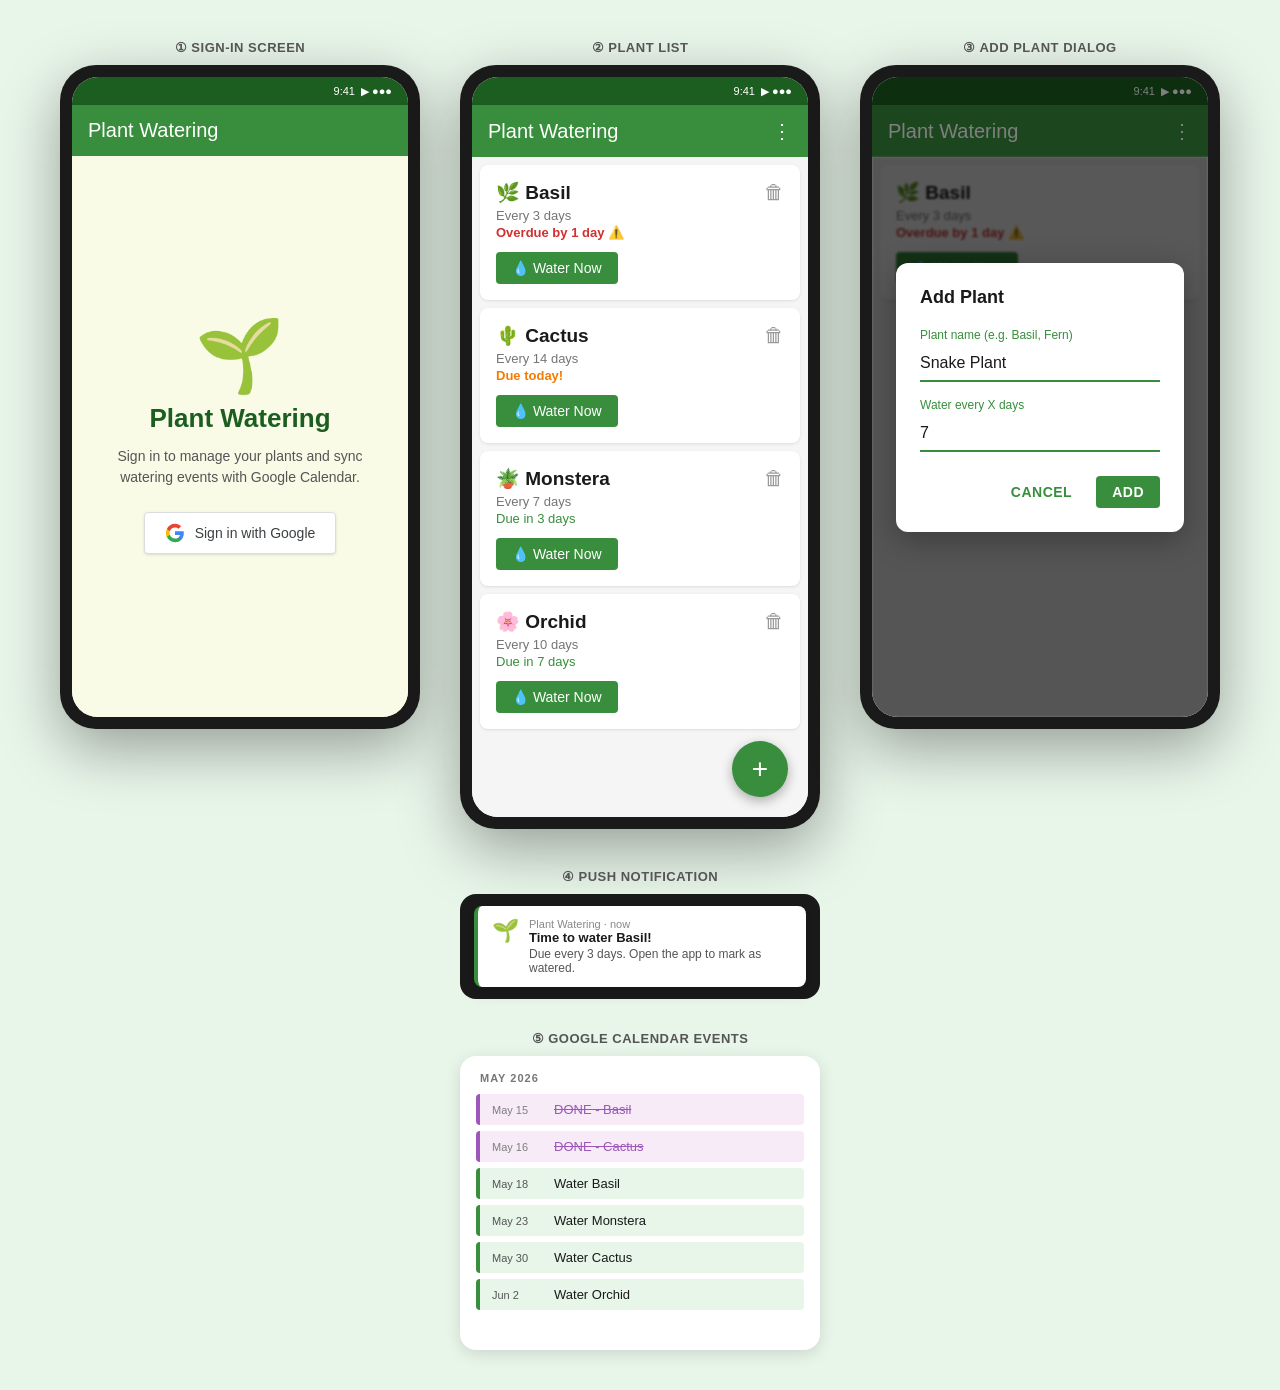
==== android/ui-mockup.html @ d6fee35f "Add UI mockup HTML for plant watering app https://claude.ai/code/session_011Rs7iYP5qWSqEpKr5NJ9je" ====
<!DOCTYPE html>
<html lang="en">
<head>
<meta charset="UTF-8">
<meta name="viewport" content="width=device-width, initial-scale=1.0">
<title>Plant Watering — UI Mockup</title>
<style>
  * { box-sizing: border-box; margin: 0; padding: 0; }

  body {
    font-family: 'Segoe UI', Roboto, Arial, sans-serif;
    background: #e8f5e9;
    min-height: 100vh;
    display: flex;
    flex-wrap: wrap;
    gap: 40px;
    padding: 40px;
    justify-content: center;
    align-items: flex-start;
  }

  .screen-label {
    text-align: center;
    font-size: 13px;
    font-weight: 600;
    color: #555;
    margin-bottom: 10px;
    letter-spacing: 0.5px;
    text-transform: uppercase;
  }

  /* Phone shell */
  .phone {
    width: 360px;
    border-radius: 36px;
    background: #1a1a1a;
    padding: 12px;
    box-shadow: 0 20px 60px rgba(0,0,0,0.35);
    flex-shrink: 0;
  }
  .phone-screen {
    border-radius: 26px;
    overflow: hidden;
    background: #fff;
    min-height: 640px;
    display: flex;
    flex-direction: column;
    position: relative;
  }

  /* Status bar */
  .status-bar {
    background: #1b5e20;
    height: 28px;
    display: flex;
    align-items: center;
    justify-content: flex-end;
    padding: 0 16px;
    gap: 6px;
  }
  .status-bar span { color: #fff; font-size: 11px; }

  /* Toolbar */
  .toolbar {
    background: #388e3c;
    padding: 14px 16px;
    display: flex;
    align-items: center;
    justify-content: space-between;
    box-shadow: 0 2px 4px rgba(0,0,0,0.2);
  }
  .toolbar-title {
    color: #fff;
    font-size: 20px;
    font-weight: 500;
  }
  .toolbar-icon {
    color: #fff;
    font-size: 20px;
    cursor: pointer;
  }

  /* Sign-in screen */
  .signin-body {
    flex: 1;
    display: flex;
    flex-direction: column;
    align-items: center;
    justify-content: center;
    padding: 40px 32px;
    gap: 12px;
    text-align: center;
    background: #f9fbe7;
  }
  .signin-emoji { font-size: 72px; line-height: 1; }
  .signin-title { font-size: 26px; font-weight: 700; color: #1b5e20; }
  .signin-subtitle { font-size: 14px; color: #555; line-height: 1.5; margin-bottom: 12px; }
  .google-btn {
    display: flex;
    align-items: center;
    gap: 10px;
    background: #fff;
    border: 1px solid #dadce0;
    border-radius: 4px;
    padding: 10px 20px;
    font-size: 14px;
    font-weight: 500;
    color: #3c4043;
    cursor: pointer;
    box-shadow: 0 1px 3px rgba(0,0,0,0.12);
  }
  .google-logo {
    width: 20px; height: 20px;
    background: url("data:image/svg+xml,%3Csvg xmlns='http://www.w3.org/2000/svg' viewBox='0 0 24 24'%3E%3Cpath fill='%234285F4' d='M22.56 12.25c0-.78-.07-1.53-.2-2.25H12v4.26h5.92c-.26 1.37-1.04 2.53-2.21 3.31v2.77h3.57c2.08-1.92 3.28-4.74 3.28-8.09z'/%3E%3Cpath fill='%2334A853' d='M12 23c2.97 0 5.46-.98 7.28-2.66l-3.57-2.77c-.98.66-2.23 1.06-3.71 1.06-2.86 0-5.29-1.93-6.16-4.53H2.18v2.84C3.99 20.53 7.7 23 12 23z'/%3E%3Cpath fill='%23FBBC05' d='M5.84 14.09c-.22-.66-.35-1.36-.35-2.09s.13-1.43.35-2.09V7.07H2.18C1.43 8.55 1 10.22 1 12s.43 3.45 1.18 4.93l3.66-2.84z'/%3E%3Cpath fill='%23EA4335' d='M12 5.38c1.62 0 3.06.56 4.21 1.64l3.15-3.15C17.45 2.09 14.97 1 12 1 7.7 1 3.99 3.47 2.18 7.07l3.66 2.84c.87-2.6 3.3-4.53 6.16-4.53z'/%3E%3C/svg%3E") center/contain no-repeat;
    flex-shrink: 0;
  }

  /* Plant list screen */
  .plant-list-body {
    flex: 1;
    background: #f5f5f5;
    overflow-y: auto;
    padding: 8px;
    padding-bottom: 80px;
    display: flex;
    flex-direction: column;
    gap: 0;
  }

  .plant-card {
    background: #fff;
    border-radius: 8px;
    margin-bottom: 8px;
    padding: 16px;
    box-shadow: 0 1px 3px rgba(0,0,0,0.1);
  }
  .card-header {
    display: flex;
    align-items: center;
    justify-content: space-between;
    margin-bottom: 4px;
  }
  .plant-name { font-size: 19px; font-weight: 700; color: #1a1a1a; }
  .delete-btn { color: #999; font-size: 20px; cursor: pointer; }
  .plant-interval { font-size: 13px; color: #757575; margin-bottom: 2px; }
  .plant-due { font-size: 13px; color: #757575; margin-bottom: 12px; }
  .plant-due.overdue { color: #d32f2f; font-weight: 600; }
  .plant-due.today { color: #f57c00; font-weight: 600; }
  .plant-due.ok { color: #388e3c; }

  .water-btn {
    display: inline-flex;
    align-items: center;
    gap: 6px;
    background: #388e3c;
    color: #fff;
    border: none;
    border-radius: 4px;
    padding: 8px 16px;
    font-size: 14px;
    font-weight: 500;
    cursor: pointer;
  }

  /* FAB */
  .fab {
    position: absolute;
    bottom: 20px;
    right: 20px;
    width: 56px; height: 56px;
    border-radius: 50%;
    background: #388e3c;
    color: #fff;
    font-size: 28px;
    display: flex;
    align-items: center;
    justify-content: center;
    box-shadow: 0 4px 12px rgba(0,0,0,0.3);
    cursor: pointer;
    line-height: 1;
  }

  /* Dialog overlay */
  .dialog-overlay {
    position: absolute;
    inset: 0;
    background: rgba(0,0,0,0.5);
    display: flex;
    align-items: center;
    justify-content: center;
    padding: 24px;
    z-index: 10;
  }
  .dialog {
    background: #fff;
    border-radius: 12px;
    padding: 24px;
    width: 100%;
    box-shadow: 0 8px 32px rgba(0,0,0,0.3);
  }
  .dialog-title { font-size: 18px; font-weight: 700; margin-bottom: 20px; color: #1a1a1a; }
  .input-group { margin-bottom: 16px; }
  .input-label { font-size: 12px; color: #388e3c; font-weight: 500; margin-bottom: 4px; }
  .input-field {
    width: 100%;
    border: none;
    border-bottom: 2px solid #388e3c;
    padding: 8px 0;
    font-size: 16px;
    outline: none;
    color: #1a1a1a;
  }
  .dialog-actions {
    display: flex;
    justify-content: flex-end;
    gap: 8px;
    margin-top: 24px;
  }
  .btn-cancel {
    background: none;
    border: none;
    color: #388e3c;
    font-size: 14px;
    font-weight: 600;
    padding: 8px 16px;
    cursor: pointer;
    text-transform: uppercase;
    letter-spacing: 0.5px;
  }
  .btn-add {
    background: #388e3c;
    border: none;
    color: #fff;
    font-size: 14px;
    font-weight: 600;
    padding: 8px 16px;
    border-radius: 4px;
    cursor: pointer;
    text-transform: uppercase;
    letter-spacing: 0.5px;
  }

  /* Notification banner */
  .notif-banner {
    background: #fff;
    border-left: 4px solid #388e3c;
    border-radius: 8px;
    padding: 12px 14px;
    box-shadow: 0 4px 16px rgba(0,0,0,0.18);
    display: flex;
    gap: 10px;
    align-items: flex-start;
  }
  .notif-icon { font-size: 22px; flex-shrink: 0; }
  .notif-title { font-size: 13px; font-weight: 700; color: #1a1a1a; }
  .notif-body { font-size: 12px; color: #555; margin-top: 2px; }
  .notif-app { font-size: 11px; color: #888; }

  /* Calendar event pills */
  .event-list { display: flex; flex-direction: column; gap: 6px; }
  .event-pill {
    display: flex;
    align-items: center;
    gap: 10px;
    background: #e8f5e9;
    border-left: 4px solid #388e3c;
    border-radius: 4px;
    padding: 8px 12px;
  }
  .event-pill.done {
    background: #f3e5f5;
    border-left-color: #7b1fa2;
    opacity: 0.75;
  }
  .event-date { font-size: 11px; color: #555; width: 52px; flex-shrink: 0; }
  .event-name { font-size: 13px; font-weight: 500; color: #1a1a1a; }
  .event-pill.done .event-name { color: #7b1fa2; text-decoration: line-through; }

  .section { margin-bottom: 24px; }
  .section-title {
    font-size: 11px;
    font-weight: 700;
    text-transform: uppercase;
    letter-spacing: 1px;
    color: #777;
    margin-bottom: 10px;
    padding: 0 4px;
  }
</style>
</head>
<body>

<!-- SCREEN 1: Sign-in -->
<div>
  <div class="screen-label">① Sign-in screen</div>
  <div class="phone">
    <div class="phone-screen">
      <div class="status-bar">
        <span>9:41</span>
        <span>▶ ●●●</span>
      </div>
      <div class="toolbar">
        <span class="toolbar-title">Plant Watering</span>
      </div>
      <div class="signin-body">
        <div class="signin-emoji">🌱</div>
        <div class="signin-title">Plant Watering</div>
        <div class="signin-subtitle">Sign in to manage your plants and sync watering events with Google Calendar.</div>
        <button class="google-btn">
          <div class="google-logo"></div>
          Sign in with Google
        </button>
      </div>
    </div>
  </div>
</div>

<!-- SCREEN 2: Plant list -->
<div>
  <div class="screen-label">② Plant list</div>
  <div class="phone">
    <div class="phone-screen" style="position:relative">
      <div class="status-bar">
        <span>9:41</span>
        <span>▶ ●●●</span>
      </div>
      <div class="toolbar">
        <span class="toolbar-title">Plant Watering</span>
        <span class="toolbar-icon">⋮</span>
      </div>
      <div class="plant-list-body">

        <div class="plant-card">
          <div class="card-header">
            <span class="plant-name">🌿 Basil</span>
            <span class="delete-btn">🗑</span>
          </div>
          <div class="plant-interval">Every 3 days</div>
          <div class="plant-due overdue">Overdue by 1 day ⚠️</div>
          <button class="water-btn">💧 Water Now</button>
        </div>

        <div class="plant-card">
          <div class="card-header">
            <span class="plant-name">🌵 Cactus</span>
            <span class="delete-btn">🗑</span>
          </div>
          <div class="plant-interval">Every 14 days</div>
          <div class="plant-due today">Due today!</div>
          <button class="water-btn">💧 Water Now</button>
        </div>

        <div class="plant-card">
          <div class="card-header">
            <span class="plant-name">🪴 Monstera</span>
            <span class="delete-btn">🗑</span>
          </div>
          <div class="plant-interval">Every 7 days</div>
          <div class="plant-due ok">Due in 3 days</div>
          <button class="water-btn">💧 Water Now</button>
        </div>

        <div class="plant-card">
          <div class="card-header">
            <span class="plant-name">🌸 Orchid</span>
            <span class="delete-btn">🗑</span>
          </div>
          <div class="plant-interval">Every 10 days</div>
          <div class="plant-due ok">Due in 7 days</div>
          <button class="water-btn">💧 Water Now</button>
        </div>

      </div>
      <div class="fab">+</div>
    </div>
  </div>
</div>

<!-- SCREEN 3: Add plant dialog -->
<div>
  <div class="screen-label">③ Add plant dialog</div>
  <div class="phone">
    <div class="phone-screen" style="position:relative">
      <div class="status-bar">
        <span>9:41</span>
        <span>▶ ●●●</span>
      </div>
      <div class="toolbar">
        <span class="toolbar-title">Plant Watering</span>
        <span class="toolbar-icon">⋮</span>
      </div>
      <div class="plant-list-body" style="filter:blur(1px) brightness(0.7)">
        <div class="plant-card">
          <div class="card-header"><span class="plant-name">🌿 Basil</span></div>
          <div class="plant-interval">Every 3 days</div>
          <div class="plant-due overdue">Overdue by 1 day ⚠️</div>
          <button class="water-btn">💧 Water Now</button>
        </div>
      </div>
      <div class="dialog-overlay">
        <div class="dialog">
          <div class="dialog-title">Add Plant</div>
          <div class="input-group">
            <div class="input-label">Plant name (e.g. Basil, Fern)</div>
            <input class="input-field" value="Snake Plant" readonly />
          </div>
          <div class="input-group">
            <div class="input-label">Water every X days</div>
            <input class="input-field" value="7" readonly />
          </div>
          <div class="dialog-actions">
            <button class="btn-cancel">Cancel</button>
            <button class="btn-add">Add</button>
          </div>
        </div>
      </div>
    </div>
  </div>
</div>

<!-- SCREEN 4: Notification + Calendar -->
<div style="display:flex;flex-direction:column;gap:32px;max-width:360px;">

  <div>
    <div class="screen-label">④ Push notification</div>
    <div style="background:#1a1a1a;border-radius:16px;padding:12px 14px;">
      <div class="notif-banner">
        <div class="notif-icon">🌱</div>
        <div>
          <div class="notif-app">Plant Watering · now</div>
          <div class="notif-title">Time to water Basil!</div>
          <div class="notif-body">Due every 3 days. Open the app to mark as watered.</div>
        </div>
      </div>
    </div>
  </div>

  <div>
    <div class="screen-label">⑤ Google Calendar events</div>
    <div style="background:#fff;border-radius:16px;padding:16px;box-shadow:0 4px 16px rgba(0,0,0,0.12);">
      <div class="section">
        <div class="section-title">May 2026</div>
        <div class="event-list">
          <div class="event-pill done">
            <span class="event-date">May 15</span>
            <span class="event-name">DONE - Basil</span>
          </div>
          <div class="event-pill done">
            <span class="event-date">May 16</span>
            <span class="event-name">DONE - Cactus</span>
          </div>
          <div class="event-pill">
            <span class="event-date">May 18</span>
            <span class="event-name">Water Basil</span>
          </div>
          <div class="event-pill">
            <span class="event-date">May 23</span>
            <span class="event-name">Water Monstera</span>
          </div>
          <div class="event-pill">
            <span class="event-date">May 30</span>
            <span class="event-name">Water Cactus</span>
          </div>
          <div class="event-pill">
            <span class="event-date">Jun 2</span>
            <span class="event-name">Water Orchid</span>
          </div>
        </div>
      </div>
    </div>
  </div>

</div>

</body>
</html>
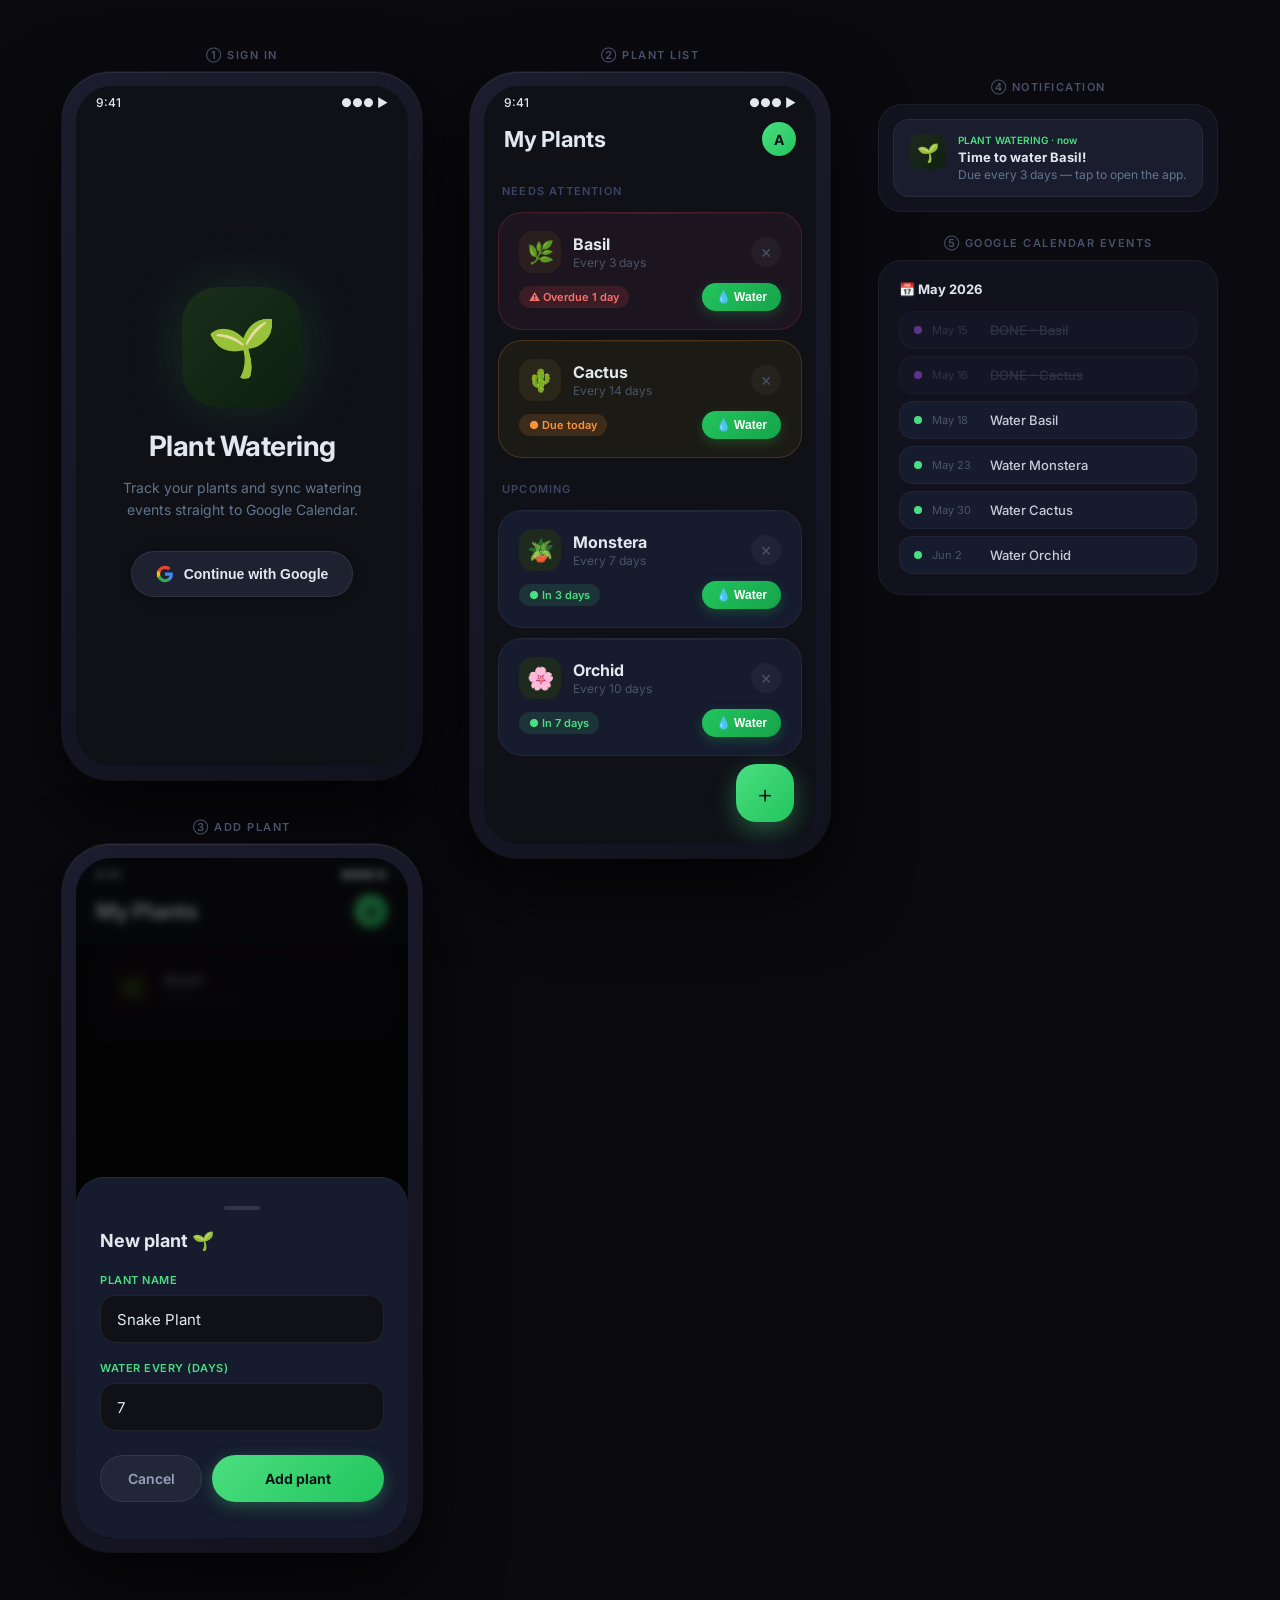
==== commit 3a101d89: "Redesign UI: dark theme with fully rounded shapes - New dark colour palette (bg_base #0F1117, bg_sur" ====
--- a/android/ui-mockup.html
+++ b/android/ui-mockup.html
@@ -5,44 +5,51 @@
 <meta name="viewport" content="width=device-width, initial-scale=1.0">
 <title>Plant Watering — UI Mockup</title>
 <style>
+  @import url('https://fonts.googleapis.com/css2?family=Inter:wght@300;400;500;600;700&display=swap');
+
   * { box-sizing: border-box; margin: 0; padding: 0; }
 
   body {
-    font-family: 'Segoe UI', Roboto, Arial, sans-serif;
-    background: #e8f5e9;
+    font-family: 'Inter', 'Segoe UI', system-ui, sans-serif;
+    background: #0a0a0f;
     min-height: 100vh;
     display: flex;
     flex-wrap: wrap;
-    gap: 40px;
-    padding: 40px;
+    gap: 48px;
+    padding: 48px;
     justify-content: center;
     align-items: flex-start;
   }
 
+  .col { display: flex; flex-direction: column; gap: 40px; }
+
   .screen-label {
     text-align: center;
-    font-size: 13px;
+    font-size: 11px;
     font-weight: 600;
-    color: #555;
+    color: #4a4f6a;
     margin-bottom: 10px;
-    letter-spacing: 0.5px;
+    letter-spacing: 1.5px;
     text-transform: uppercase;
   }
 
   /* Phone shell */
   .phone {
     width: 360px;
+    border-radius: 48px;
+    background: linear-gradient(145deg, #1c1c2e, #12121f);
+    padding: 14px;
+    box-shadow:
+      0 0 0 1px rgba(255,255,255,0.06),
+      0 30px 80px rgba(0,0,0,0.7),
+      inset 0 1px 0 rgba(255,255,255,0.08);
+    flex-shrink: 0;
+  }
+  .phone-screen {
     border-radius: 36px;
-    background: #1a1a1a;
-    padding: 12px;
-    box-shadow: 0 20px 60px rgba(0,0,0,0.35);
-    flex-shrink: 0;
-  }
-  .phone-screen {
-    border-radius: 26px;
     overflow: hidden;
-    background: #fff;
-    min-height: 640px;
+    background: #0f1117;
+    min-height: 680px;
     display: flex;
     flex-direction: column;
     position: relative;
@@ -50,34 +57,35 @@
 
   /* Status bar */
   .status-bar {
-    background: #1b5e20;
-    height: 28px;
-    display: flex;
-    align-items: center;
-    justify-content: flex-end;
-    padding: 0 16px;
-    gap: 6px;
-  }
-  .status-bar span { color: #fff; font-size: 11px; }
+    background: #0f1117;
+    height: 32px;
+    display: flex;
+    align-items: center;
+    justify-content: space-between;
+    padding: 0 20px;
+  }
+  .status-bar span { color: #e2e8f0; font-size: 12px; font-weight: 500; }
 
   /* Toolbar */
   .toolbar {
-    background: #388e3c;
-    padding: 14px 16px;
+    background: #0f1117;
+    padding: 4px 20px 16px;
     display: flex;
     align-items: center;
     justify-content: space-between;
-    box-shadow: 0 2px 4px rgba(0,0,0,0.2);
   }
   .toolbar-title {
-    color: #fff;
-    font-size: 20px;
-    font-weight: 500;
-  }
-  .toolbar-icon {
-    color: #fff;
-    font-size: 20px;
-    cursor: pointer;
+    color: #e2e8f0;
+    font-size: 22px;
+    font-weight: 700;
+    letter-spacing: -0.3px;
+  }
+  .toolbar-avatar {
+    width: 34px; height: 34px;
+    border-radius: 50%;
+    background: linear-gradient(135deg, #4ade80, #22c55e);
+    display: flex; align-items: center; justify-content: center;
+    font-size: 14px; font-weight: 700; color: #0f1117;
   }
 
   /* Sign-in screen */
@@ -87,389 +95,499 @@
     flex-direction: column;
     align-items: center;
     justify-content: center;
-    padding: 40px 32px;
-    gap: 12px;
+    padding: 40px 28px;
+    gap: 14px;
     text-align: center;
-    background: #f9fbe7;
-  }
-  .signin-emoji { font-size: 72px; line-height: 1; }
-  .signin-title { font-size: 26px; font-weight: 700; color: #1b5e20; }
-  .signin-subtitle { font-size: 14px; color: #555; line-height: 1.5; margin-bottom: 12px; }
+    background: #0f1117;
+  }
+  .signin-glow {
+    width: 120px; height: 120px;
+    border-radius: 36px;
+    background: linear-gradient(135deg, #1a2e1a, #0d2010);
+    display: flex; align-items: center; justify-content: center;
+    font-size: 56px;
+    margin-bottom: 8px;
+    box-shadow: 0 0 60px rgba(74,222,128,0.15);
+  }
+  .signin-title { font-size: 28px; font-weight: 700; color: #e2e8f0; letter-spacing: -0.5px; }
+  .signin-subtitle { font-size: 14px; color: #64748b; line-height: 1.6; margin-bottom: 16px; max-width: 240px; }
   .google-btn {
     display: flex;
     align-items: center;
     gap: 10px;
-    background: #fff;
-    border: 1px solid #dadce0;
-    border-radius: 4px;
-    padding: 10px 20px;
+    background: #1e2130;
+    border: 1px solid rgba(255,255,255,0.08);
+    border-radius: 100px;
+    padding: 13px 24px;
     font-size: 14px;
-    font-weight: 500;
-    color: #3c4043;
+    font-weight: 600;
+    color: #e2e8f0;
     cursor: pointer;
-    box-shadow: 0 1px 3px rgba(0,0,0,0.12);
+    box-shadow: 0 2px 12px rgba(0,0,0,0.3);
   }
   .google-logo {
-    width: 20px; height: 20px;
+    width: 18px; height: 18px; flex-shrink: 0;
     background: url("data:image/svg+xml,%3Csvg xmlns='http://www.w3.org/2000/svg' viewBox='0 0 24 24'%3E%3Cpath fill='%234285F4' d='M22.56 12.25c0-.78-.07-1.53-.2-2.25H12v4.26h5.92c-.26 1.37-1.04 2.53-2.21 3.31v2.77h3.57c2.08-1.92 3.28-4.74 3.28-8.09z'/%3E%3Cpath fill='%2334A853' d='M12 23c2.97 0 5.46-.98 7.28-2.66l-3.57-2.77c-.98.66-2.23 1.06-3.71 1.06-2.86 0-5.29-1.93-6.16-4.53H2.18v2.84C3.99 20.53 7.7 23 12 23z'/%3E%3Cpath fill='%23FBBC05' d='M5.84 14.09c-.22-.66-.35-1.36-.35-2.09s.13-1.43.35-2.09V7.07H2.18C1.43 8.55 1 10.22 1 12s.43 3.45 1.18 4.93l3.66-2.84z'/%3E%3Cpath fill='%23EA4335' d='M12 5.38c1.62 0 3.06.56 4.21 1.64l3.15-3.15C17.45 2.09 14.97 1 12 1 7.7 1 3.99 3.47 2.18 7.07l3.66 2.84c.87-2.6 3.3-4.53 6.16-4.53z'/%3E%3C/svg%3E") center/contain no-repeat;
-    flex-shrink: 0;
-  }
-
-  /* Plant list screen */
+  }
+
+  /* Plant list */
   .plant-list-body {
     flex: 1;
-    background: #f5f5f5;
+    background: #0f1117;
     overflow-y: auto;
-    padding: 8px;
-    padding-bottom: 80px;
+    padding: 4px 14px 88px;
     display: flex;
     flex-direction: column;
-    gap: 0;
+    gap: 10px;
+  }
+
+  .section-header {
+    font-size: 11px;
+    font-weight: 600;
+    color: #3d4464;
+    letter-spacing: 1.2px;
+    text-transform: uppercase;
+    padding: 8px 4px 4px;
   }
 
   .plant-card {
-    background: #fff;
-    border-radius: 8px;
-    margin-bottom: 8px;
-    padding: 16px;
-    box-shadow: 0 1px 3px rgba(0,0,0,0.1);
-  }
-  .card-header {
+    background: #161b2e;
+    border-radius: 24px;
+    padding: 18px 20px;
+    border: 1px solid rgba(255,255,255,0.05);
+    position: relative;
+    overflow: hidden;
+  }
+  .plant-card::before {
+    content: '';
+    position: absolute;
+    top: 0; left: 0; right: 0;
+    height: 1px;
+    background: linear-gradient(90deg, transparent, rgba(255,255,255,0.07), transparent);
+  }
+  .plant-card.urgent { border-color: rgba(239,68,68,0.2); background: #1c1520; }
+  .plant-card.today  { border-color: rgba(251,146,60,0.2); background: #1c1a14; }
+
+  .card-top {
     display: flex;
     align-items: center;
     justify-content: space-between;
-    margin-bottom: 4px;
-  }
-  .plant-name { font-size: 19px; font-weight: 700; color: #1a1a1a; }
-  .delete-btn { color: #999; font-size: 20px; cursor: pointer; }
-  .plant-interval { font-size: 13px; color: #757575; margin-bottom: 2px; }
-  .plant-due { font-size: 13px; color: #757575; margin-bottom: 12px; }
-  .plant-due.overdue { color: #d32f2f; font-weight: 600; }
-  .plant-due.today { color: #f57c00; font-weight: 600; }
-  .plant-due.ok { color: #388e3c; }
+    margin-bottom: 10px;
+  }
+  .card-left { display: flex; align-items: center; gap: 12px; }
+  .plant-emoji {
+    width: 42px; height: 42px;
+    border-radius: 14px;
+    background: #1e2a1e;
+    display: flex; align-items: center; justify-content: center;
+    font-size: 22px;
+  }
+  .plant-emoji.urgent { background: #2a1e1e; }
+  .plant-emoji.today  { background: #2a261a; }
+  .plant-name { font-size: 16px; font-weight: 700; color: #e2e8f0; }
+  .plant-interval { font-size: 12px; color: #4a5568; margin-top: 1px; }
+
+  .delete-btn {
+    width: 30px; height: 30px;
+    border-radius: 50%;
+    background: rgba(255,255,255,0.04);
+    display: flex; align-items: center; justify-content: center;
+    font-size: 14px; cursor: pointer; color: #4a5568;
+  }
+
+  .status-row {
+    display: flex;
+    align-items: center;
+    justify-content: space-between;
+    margin-top: 2px;
+  }
+
+  .status-pill {
+    display: inline-flex;
+    align-items: center;
+    gap: 5px;
+    border-radius: 100px;
+    padding: 4px 10px;
+    font-size: 11px;
+    font-weight: 600;
+  }
+  .status-pill.overdue { background: rgba(239,68,68,0.15); color: #f87171; }
+  .status-pill.today   { background: rgba(251,146,60,0.15); color: #fb923c; }
+  .status-pill.ok      { background: rgba(74,222,128,0.12); color: #4ade80; }
 
   .water-btn {
     display: inline-flex;
     align-items: center;
-    gap: 6px;
-    background: #388e3c;
+    gap: 5px;
+    background: linear-gradient(135deg, #22c55e, #16a34a);
     color: #fff;
     border: none;
-    border-radius: 4px;
-    padding: 8px 16px;
-    font-size: 14px;
-    font-weight: 500;
+    border-radius: 100px;
+    padding: 7px 14px;
+    font-size: 12px;
+    font-weight: 600;
     cursor: pointer;
+    box-shadow: 0 4px 12px rgba(34,197,94,0.25);
   }
 
   /* FAB */
   .fab {
     position: absolute;
-    bottom: 20px;
-    right: 20px;
-    width: 56px; height: 56px;
-    border-radius: 50%;
-    background: #388e3c;
-    color: #fff;
-    font-size: 28px;
+    bottom: 22px;
+    right: 22px;
+    width: 58px; height: 58px;
+    border-radius: 20px;
+    background: linear-gradient(135deg, #4ade80, #22c55e);
+    color: #0f1117;
+    font-size: 26px;
+    font-weight: 300;
     display: flex;
     align-items: center;
     justify-content: center;
-    box-shadow: 0 4px 12px rgba(0,0,0,0.3);
+    box-shadow: 0 8px 24px rgba(74,222,128,0.35);
     cursor: pointer;
-    line-height: 1;
-  }
-
-  /* Dialog overlay */
+  }
+
+  /* Dialog */
   .dialog-overlay {
     position: absolute;
     inset: 0;
-    background: rgba(0,0,0,0.5);
-    display: flex;
-    align-items: center;
-    justify-content: center;
-    padding: 24px;
+    background: rgba(0,0,0,0.6);
+    backdrop-filter: blur(4px);
+    display: flex;
+    align-items: flex-end;
     z-index: 10;
   }
   .dialog {
-    background: #fff;
-    border-radius: 12px;
-    padding: 24px;
+    background: #161b2e;
+    border-radius: 28px 28px 0 0;
+    padding: 28px 24px 36px;
     width: 100%;
-    box-shadow: 0 8px 32px rgba(0,0,0,0.3);
-  }
-  .dialog-title { font-size: 18px; font-weight: 700; margin-bottom: 20px; color: #1a1a1a; }
-  .input-group { margin-bottom: 16px; }
-  .input-label { font-size: 12px; color: #388e3c; font-weight: 500; margin-bottom: 4px; }
+    border-top: 1px solid rgba(255,255,255,0.07);
+  }
+  .dialog-handle {
+    width: 36px; height: 4px;
+    background: rgba(255,255,255,0.12);
+    border-radius: 2px;
+    margin: 0 auto 20px;
+  }
+  .dialog-title {
+    font-size: 18px; font-weight: 700;
+    color: #e2e8f0; margin-bottom: 22px;
+  }
+  .input-group { margin-bottom: 18px; }
+  .input-label {
+    font-size: 11px; color: #4ade80; font-weight: 600;
+    letter-spacing: 0.5px; margin-bottom: 8px;
+  }
+  .input-wrap {
+    background: #0f1117;
+    border-radius: 16px;
+    border: 1px solid rgba(255,255,255,0.07);
+    padding: 13px 16px;
+  }
   .input-field {
-    width: 100%;
-    border: none;
-    border-bottom: 2px solid #388e3c;
-    padding: 8px 0;
-    font-size: 16px;
-    outline: none;
-    color: #1a1a1a;
-  }
-  .dialog-actions {
-    display: flex;
-    justify-content: flex-end;
-    gap: 8px;
-    margin-top: 24px;
-  }
+    background: none; border: none;
+    font-size: 15px; color: #e2e8f0;
+    outline: none; width: 100%;
+    font-family: inherit;
+  }
+  .dialog-actions { display: flex; gap: 10px; margin-top: 24px; }
   .btn-cancel {
-    background: none;
-    border: none;
-    color: #388e3c;
-    font-size: 14px;
-    font-weight: 600;
-    padding: 8px 16px;
-    cursor: pointer;
-    text-transform: uppercase;
-    letter-spacing: 0.5px;
+    flex: 1; background: rgba(255,255,255,0.05);
+    border: 1px solid rgba(255,255,255,0.08);
+    color: #94a3b8; font-size: 14px; font-weight: 600;
+    padding: 14px; border-radius: 100px; cursor: pointer;
+    font-family: inherit;
   }
   .btn-add {
-    background: #388e3c;
-    border: none;
-    color: #fff;
-    font-size: 14px;
-    font-weight: 600;
-    padding: 8px 16px;
-    border-radius: 4px;
-    cursor: pointer;
-    text-transform: uppercase;
-    letter-spacing: 0.5px;
-  }
-
-  /* Notification banner */
+    flex: 2;
+    background: linear-gradient(135deg, #4ade80, #22c55e);
+    border: none; color: #0f1117;
+    font-size: 14px; font-weight: 700;
+    padding: 14px; border-radius: 100px; cursor: pointer;
+    font-family: inherit;
+    box-shadow: 0 4px 16px rgba(74,222,128,0.3);
+  }
+
+  /* Notification */
+  .notif-wrap {
+    background: #12121f;
+    border-radius: 24px;
+    padding: 14px;
+    border: 1px solid rgba(255,255,255,0.05);
+  }
   .notif-banner {
-    background: #fff;
-    border-left: 4px solid #388e3c;
-    border-radius: 8px;
-    padding: 12px 14px;
-    box-shadow: 0 4px 16px rgba(0,0,0,0.18);
-    display: flex;
-    gap: 10px;
+    background: #1a1d2e;
+    border-radius: 16px;
+    padding: 14px 16px;
+    display: flex;
+    gap: 12px;
     align-items: flex-start;
-  }
-  .notif-icon { font-size: 22px; flex-shrink: 0; }
-  .notif-title { font-size: 13px; font-weight: 700; color: #1a1a1a; }
-  .notif-body { font-size: 12px; color: #555; margin-top: 2px; }
-  .notif-app { font-size: 11px; color: #888; }
-
-  /* Calendar event pills */
-  .event-list { display: flex; flex-direction: column; gap: 6px; }
-  .event-pill {
-    display: flex;
-    align-items: center;
-    gap: 10px;
-    background: #e8f5e9;
-    border-left: 4px solid #388e3c;
-    border-radius: 4px;
-    padding: 8px 12px;
-  }
-  .event-pill.done {
-    background: #f3e5f5;
-    border-left-color: #7b1fa2;
-    opacity: 0.75;
-  }
-  .event-date { font-size: 11px; color: #555; width: 52px; flex-shrink: 0; }
-  .event-name { font-size: 13px; font-weight: 500; color: #1a1a1a; }
-  .event-pill.done .event-name { color: #7b1fa2; text-decoration: line-through; }
-
-  .section { margin-bottom: 24px; }
-  .section-title {
-    font-size: 11px;
-    font-weight: 700;
-    text-transform: uppercase;
-    letter-spacing: 1px;
-    color: #777;
-    margin-bottom: 10px;
-    padding: 0 4px;
-  }
+    border: 1px solid rgba(255,255,255,0.06);
+  }
+  .notif-icon-wrap {
+    width: 36px; height: 36px;
+    background: linear-gradient(135deg, #1e2a1e, #0d2010);
+    border-radius: 10px;
+    display: flex; align-items: center; justify-content: center;
+    font-size: 18px; flex-shrink: 0;
+  }
+  .notif-app  { font-size: 10px; color: #4ade80; font-weight: 600; margin-bottom: 3px; }
+  .notif-title { font-size: 13px; font-weight: 700; color: #e2e8f0; }
+  .notif-body  { font-size: 12px; color: #64748b; margin-top: 2px; }
+
+  /* Calendar */
+  .cal-wrap {
+    background: #12121f;
+    border-radius: 24px;
+    padding: 20px;
+    border: 1px solid rgba(255,255,255,0.05);
+  }
+  .cal-title {
+    font-size: 13px; font-weight: 700; color: #e2e8f0;
+    margin-bottom: 14px; display: flex; align-items: center; gap: 8px;
+  }
+  .event-list { display: flex; flex-direction: column; gap: 7px; }
+  .event-row {
+    display: flex; align-items: center; gap: 10px;
+    background: #161b2e;
+    border-radius: 14px;
+    padding: 10px 14px;
+    border: 1px solid rgba(255,255,255,0.04);
+  }
+  .event-row.done { opacity: 0.5; }
+  .event-dot {
+    width: 8px; height: 8px; border-radius: 50%;
+    background: #4ade80; flex-shrink: 0;
+  }
+  .event-dot.done { background: #a855f7; }
+  .event-date { font-size: 11px; color: #4a5568; width: 48px; flex-shrink: 0; }
+  .event-name { font-size: 13px; font-weight: 500; color: #c4cdd8; flex: 1; }
+  .event-row.done .event-name { text-decoration: line-through; color: #4a5568; }
 </style>
 </head>
 <body>
 
-<!-- SCREEN 1: Sign-in -->
-<div>
-  <div class="screen-label">① Sign-in screen</div>
-  <div class="phone">
-    <div class="phone-screen">
-      <div class="status-bar">
-        <span>9:41</span>
-        <span>▶ ●●●</span>
+<!-- Col 1: Sign-in + Dialog -->
+<div class="col">
+
+  <div>
+    <div class="screen-label">① Sign in</div>
+    <div class="phone">
+      <div class="phone-screen">
+        <div class="status-bar">
+          <span>9:41</span>
+          <span>●●● ▶</span>
+        </div>
+        <div class="signin-body">
+          <div class="signin-glow">🌱</div>
+          <div class="signin-title">Plant Watering</div>
+          <div class="signin-subtitle">Track your plants and sync watering events straight to Google Calendar.</div>
+          <button class="google-btn">
+            <div class="google-logo"></div>
+            Continue with Google
+          </button>
+        </div>
       </div>
-      <div class="toolbar">
-        <span class="toolbar-title">Plant Watering</span>
+    </div>
+  </div>
+
+  <div>
+    <div class="screen-label">③ Add plant</div>
+    <div class="phone">
+      <div class="phone-screen" style="position:relative">
+        <div class="status-bar"><span>9:41</span><span>●●● ▶</span></div>
+        <div class="toolbar">
+          <span class="toolbar-title">My Plants</span>
+          <div class="toolbar-avatar">A</div>
+        </div>
+        <div class="plant-list-body" style="filter:blur(2px) brightness(0.5);pointer-events:none">
+          <div class="plant-card urgent">
+            <div class="card-top">
+              <div class="card-left">
+                <div class="plant-emoji urgent">🌿</div>
+                <div><div class="plant-name">Basil</div><div class="plant-interval">Every 3 days</div></div>
+              </div>
+            </div>
+          </div>
+        </div>
+        <div class="dialog-overlay">
+          <div class="dialog">
+            <div class="dialog-handle"></div>
+            <div class="dialog-title">New plant 🌱</div>
+            <div class="input-group">
+              <div class="input-label">PLANT NAME</div>
+              <div class="input-wrap">
+                <input class="input-field" value="Snake Plant" readonly />
+              </div>
+            </div>
+            <div class="input-group">
+              <div class="input-label">WATER EVERY (DAYS)</div>
+              <div class="input-wrap">
+                <input class="input-field" value="7" readonly />
+              </div>
+            </div>
+            <div class="dialog-actions">
+              <button class="btn-cancel">Cancel</button>
+              <button class="btn-add">Add plant</button>
+            </div>
+          </div>
+        </div>
       </div>
-      <div class="signin-body">
-        <div class="signin-emoji">🌱</div>
-        <div class="signin-title">Plant Watering</div>
-        <div class="signin-subtitle">Sign in to manage your plants and sync watering events with Google Calendar.</div>
-        <button class="google-btn">
-          <div class="google-logo"></div>
-          Sign in with Google
-        </button>
+    </div>
+  </div>
+
+</div>
+
+<!-- Col 2: Plant list -->
+<div class="col">
+  <div>
+    <div class="screen-label">② Plant list</div>
+    <div class="phone">
+      <div class="phone-screen" style="position:relative">
+        <div class="status-bar"><span>9:41</span><span>●●● ▶</span></div>
+        <div class="toolbar">
+          <span class="toolbar-title">My Plants</span>
+          <div class="toolbar-avatar">A</div>
+        </div>
+        <div class="plant-list-body">
+
+          <div class="section-header">Needs attention</div>
+
+          <div class="plant-card urgent">
+            <div class="card-top">
+              <div class="card-left">
+                <div class="plant-emoji urgent">🌿</div>
+                <div>
+                  <div class="plant-name">Basil</div>
+                  <div class="plant-interval">Every 3 days</div>
+                </div>
+              </div>
+              <div class="delete-btn">✕</div>
+            </div>
+            <div class="status-row">
+              <span class="status-pill overdue">⚠ Overdue 1 day</span>
+              <button class="water-btn">💧 Water</button>
+            </div>
+          </div>
+
+          <div class="plant-card today">
+            <div class="card-top">
+              <div class="card-left">
+                <div class="plant-emoji today">🌵</div>
+                <div>
+                  <div class="plant-name">Cactus</div>
+                  <div class="plant-interval">Every 14 days</div>
+                </div>
+              </div>
+              <div class="delete-btn">✕</div>
+            </div>
+            <div class="status-row">
+              <span class="status-pill today">● Due today</span>
+              <button class="water-btn">💧 Water</button>
+            </div>
+          </div>
+
+          <div class="section-header" style="margin-top:6px">Upcoming</div>
+
+          <div class="plant-card">
+            <div class="card-top">
+              <div class="card-left">
+                <div class="plant-emoji">🪴</div>
+                <div>
+                  <div class="plant-name">Monstera</div>
+                  <div class="plant-interval">Every 7 days</div>
+                </div>
+              </div>
+              <div class="delete-btn">✕</div>
+            </div>
+            <div class="status-row">
+              <span class="status-pill ok">● In 3 days</span>
+              <button class="water-btn">💧 Water</button>
+            </div>
+          </div>
+
+          <div class="plant-card">
+            <div class="card-top">
+              <div class="card-left">
+                <div class="plant-emoji">🌸</div>
+                <div>
+                  <div class="plant-name">Orchid</div>
+                  <div class="plant-interval">Every 10 days</div>
+                </div>
+              </div>
+              <div class="delete-btn">✕</div>
+            </div>
+            <div class="status-row">
+              <span class="status-pill ok">● In 7 days</span>
+              <button class="water-btn">💧 Water</button>
+            </div>
+          </div>
+
+        </div>
+        <div class="fab">+</div>
       </div>
     </div>
   </div>
 </div>
 
-<!-- SCREEN 2: Plant list -->
-<div>
-  <div class="screen-label">② Plant list</div>
-  <div class="phone">
-    <div class="phone-screen" style="position:relative">
-      <div class="status-bar">
-        <span>9:41</span>
-        <span>▶ ●●●</span>
-      </div>
-      <div class="toolbar">
-        <span class="toolbar-title">Plant Watering</span>
-        <span class="toolbar-icon">⋮</span>
-      </div>
-      <div class="plant-list-body">
-
-        <div class="plant-card">
-          <div class="card-header">
-            <span class="plant-name">🌿 Basil</span>
-            <span class="delete-btn">🗑</span>
-          </div>
-          <div class="plant-interval">Every 3 days</div>
-          <div class="plant-due overdue">Overdue by 1 day ⚠️</div>
-          <button class="water-btn">💧 Water Now</button>
-        </div>
-
-        <div class="plant-card">
-          <div class="card-header">
-            <span class="plant-name">🌵 Cactus</span>
-            <span class="delete-btn">🗑</span>
-          </div>
-          <div class="plant-interval">Every 14 days</div>
-          <div class="plant-due today">Due today!</div>
-          <button class="water-btn">💧 Water Now</button>
-        </div>
-
-        <div class="plant-card">
-          <div class="card-header">
-            <span class="plant-name">🪴 Monstera</span>
-            <span class="delete-btn">🗑</span>
-          </div>
-          <div class="plant-interval">Every 7 days</div>
-          <div class="plant-due ok">Due in 3 days</div>
-          <button class="water-btn">💧 Water Now</button>
-        </div>
-
-        <div class="plant-card">
-          <div class="card-header">
-            <span class="plant-name">🌸 Orchid</span>
-            <span class="delete-btn">🗑</span>
-          </div>
-          <div class="plant-interval">Every 10 days</div>
-          <div class="plant-due ok">Due in 7 days</div>
-          <button class="water-btn">💧 Water Now</button>
-        </div>
-
-      </div>
-      <div class="fab">+</div>
-    </div>
-  </div>
-</div>
-
-<!-- SCREEN 3: Add plant dialog -->
-<div>
-  <div class="screen-label">③ Add plant dialog</div>
-  <div class="phone">
-    <div class="phone-screen" style="position:relative">
-      <div class="status-bar">
-        <span>9:41</span>
-        <span>▶ ●●●</span>
-      </div>
-      <div class="toolbar">
-        <span class="toolbar-title">Plant Watering</span>
-        <span class="toolbar-icon">⋮</span>
-      </div>
-      <div class="plant-list-body" style="filter:blur(1px) brightness(0.7)">
-        <div class="plant-card">
-          <div class="card-header"><span class="plant-name">🌿 Basil</span></div>
-          <div class="plant-interval">Every 3 days</div>
-          <div class="plant-due overdue">Overdue by 1 day ⚠️</div>
-          <button class="water-btn">💧 Water Now</button>
-        </div>
-      </div>
-      <div class="dialog-overlay">
-        <div class="dialog">
-          <div class="dialog-title">Add Plant</div>
-          <div class="input-group">
-            <div class="input-label">Plant name (e.g. Basil, Fern)</div>
-            <input class="input-field" value="Snake Plant" readonly />
-          </div>
-          <div class="input-group">
-            <div class="input-label">Water every X days</div>
-            <input class="input-field" value="7" readonly />
-          </div>
-          <div class="dialog-actions">
-            <button class="btn-cancel">Cancel</button>
-            <button class="btn-add">Add</button>
-          </div>
+<!-- Col 3: Notification + Calendar -->
+<div class="col" style="justify-content:center;padding-top:32px;gap:24px;max-width:340px;">
+
+  <div>
+    <div class="screen-label">④ Notification</div>
+    <div class="notif-wrap">
+      <div class="notif-banner">
+        <div class="notif-icon-wrap">🌱</div>
+        <div>
+          <div class="notif-app">PLANT WATERING · now</div>
+          <div class="notif-title">Time to water Basil!</div>
+          <div class="notif-body">Due every 3 days — tap to open the app.</div>
         </div>
       </div>
     </div>
   </div>
-</div>
-
-<!-- SCREEN 4: Notification + Calendar -->
-<div style="display:flex;flex-direction:column;gap:32px;max-width:360px;">
 
   <div>
-    <div class="screen-label">④ Push notification</div>
-    <div style="background:#1a1a1a;border-radius:16px;padding:12px 14px;">
-      <div class="notif-banner">
-        <div class="notif-icon">🌱</div>
-        <div>
-          <div class="notif-app">Plant Watering · now</div>
-          <div class="notif-title">Time to water Basil!</div>
-          <div class="notif-body">Due every 3 days. Open the app to mark as watered.</div>
+    <div class="screen-label">⑤ Google Calendar events</div>
+    <div class="cal-wrap">
+      <div class="cal-title">📅 May 2026</div>
+      <div class="event-list">
+        <div class="event-row done">
+          <div class="event-dot done"></div>
+          <span class="event-date">May 15</span>
+          <span class="event-name">DONE - Basil</span>
+        </div>
+        <div class="event-row done">
+          <div class="event-dot done"></div>
+          <span class="event-date">May 16</span>
+          <span class="event-name">DONE - Cactus</span>
+        </div>
+        <div class="event-row">
+          <div class="event-dot"></div>
+          <span class="event-date">May 18</span>
+          <span class="event-name">Water Basil</span>
+        </div>
+        <div class="event-row">
+          <div class="event-dot"></div>
+          <span class="event-date">May 23</span>
+          <span class="event-name">Water Monstera</span>
+        </div>
+        <div class="event-row">
+          <div class="event-dot"></div>
+          <span class="event-date">May 30</span>
+          <span class="event-name">Water Cactus</span>
+        </div>
+        <div class="event-row">
+          <div class="event-dot"></div>
+          <span class="event-date">Jun 2</span>
+          <span class="event-name">Water Orchid</span>
         </div>
       </div>
     </div>
   </div>
 
-  <div>
-    <div class="screen-label">⑤ Google Calendar events</div>
-    <div style="background:#fff;border-radius:16px;padding:16px;box-shadow:0 4px 16px rgba(0,0,0,0.12);">
-      <div class="section">
-        <div class="section-title">May 2026</div>
-        <div class="event-list">
-          <div class="event-pill done">
-            <span class="event-date">May 15</span>
-            <span class="event-name">DONE - Basil</span>
-          </div>
-          <div class="event-pill done">
-            <span class="event-date">May 16</span>
-            <span class="event-name">DONE - Cactus</span>
-          </div>
-          <div class="event-pill">
-            <span class="event-date">May 18</span>
-            <span class="event-name">Water Basil</span>
-          </div>
-          <div class="event-pill">
-            <span class="event-date">May 23</span>
-            <span class="event-name">Water Monstera</span>
-          </div>
-          <div class="event-pill">
-            <span class="event-date">May 30</span>
-            <span class="event-name">Water Cactus</span>
-          </div>
-          <div class="event-pill">
-            <span class="event-date">Jun 2</span>
-            <span class="event-name">Water Orchid</span>
-          </div>
-        </div>
-      </div>
-    </div>
-  </div>
-
 </div>
 
 </body>
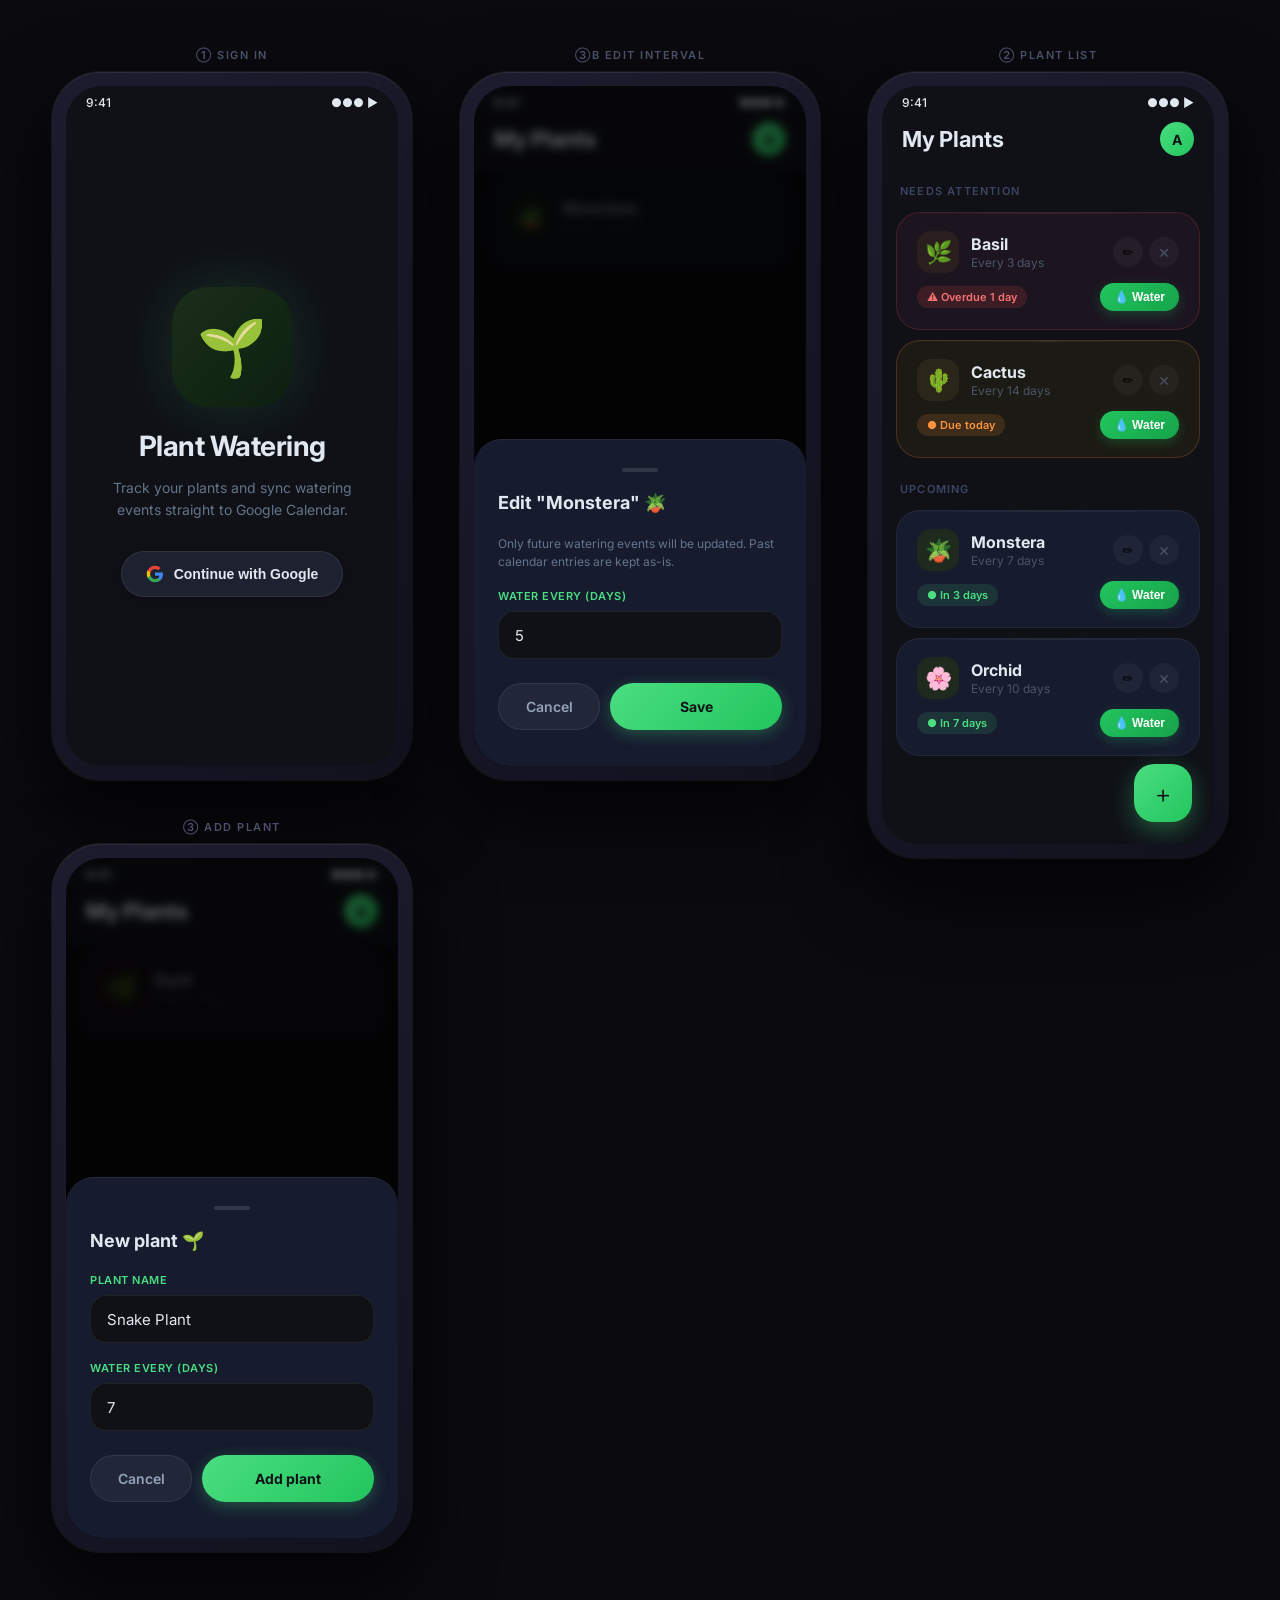
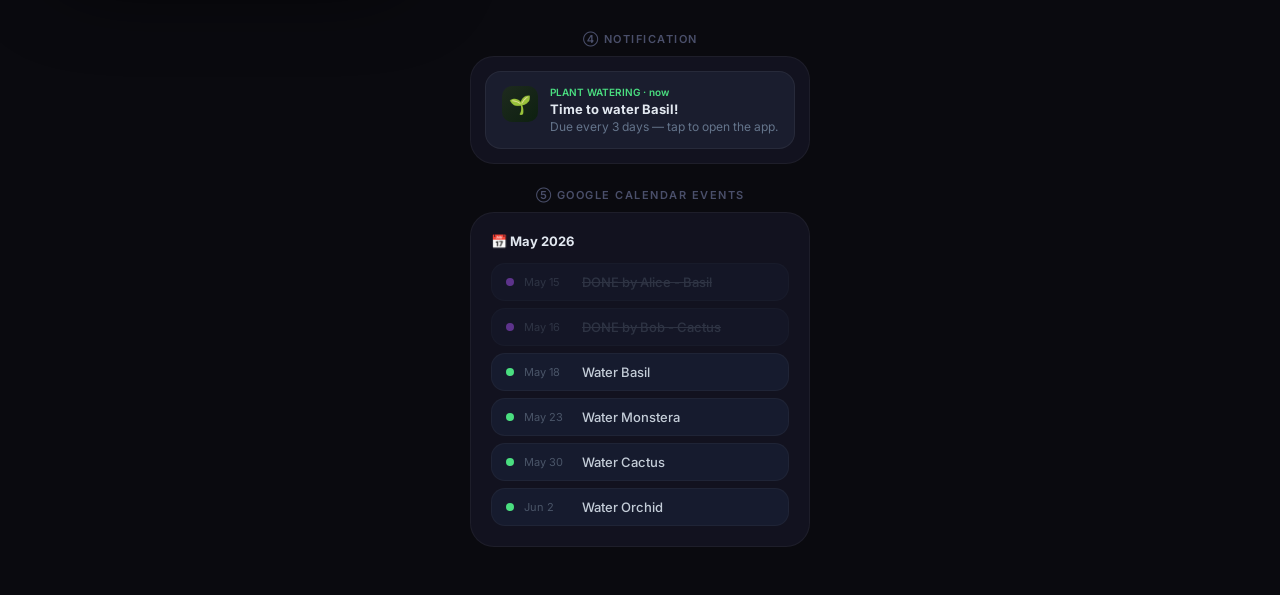
==== commit fdc76173: "Add edit-interval and multi-user watering features Edit interval: - Pencil icon button on each plant" ====
--- a/android/ui-mockup.html
+++ b/android/ui-mockup.html
@@ -194,6 +194,13 @@
     display: flex; align-items: center; justify-content: center;
     font-size: 14px; cursor: pointer; color: #4a5568;
   }
+  .icon-btn {
+    width: 30px; height: 30px;
+    border-radius: 50%;
+    background: rgba(255,255,255,0.04);
+    display: flex; align-items: center; justify-content: center;
+    font-size: 13px; cursor: pointer;
+  }
 
   .status-row {
     display: flex;
@@ -440,6 +447,47 @@
 
 </div>
 
+<!-- Col 1b: Edit interval dialog -->
+<div>
+  <div class="screen-label">③b Edit interval</div>
+  <div class="phone">
+    <div class="phone-screen" style="position:relative">
+      <div class="status-bar"><span>9:41</span><span>●●● ▶</span></div>
+      <div class="toolbar">
+        <span class="toolbar-title">My Plants</span>
+        <div class="toolbar-avatar">A</div>
+      </div>
+      <div class="plant-list-body" style="filter:blur(2px) brightness(0.5);pointer-events:none">
+        <div class="plant-card">
+          <div class="card-top">
+            <div class="card-left">
+              <div class="plant-emoji">🪴</div>
+              <div><div class="plant-name">Monstera</div><div class="plant-interval">Every 7 days</div></div>
+            </div>
+          </div>
+        </div>
+      </div>
+      <div class="dialog-overlay">
+        <div class="dialog">
+          <div class="dialog-handle"></div>
+          <div class="dialog-title">Edit "Monstera" 🪴</div>
+          <p style="font-size:12px;color:#64748b;line-height:1.5;margin-bottom:18px;">Only future watering events will be updated. Past calendar entries are kept as-is.</p>
+          <div class="input-group">
+            <div class="input-label">WATER EVERY (DAYS)</div>
+            <div class="input-wrap">
+              <input class="input-field" value="5" readonly />
+            </div>
+          </div>
+          <div class="dialog-actions">
+            <button class="btn-cancel">Cancel</button>
+            <button class="btn-add">Save</button>
+          </div>
+        </div>
+      </div>
+    </div>
+  </div>
+</div>
+
 <!-- Col 2: Plant list -->
 <div class="col">
   <div>
@@ -464,7 +512,10 @@
                   <div class="plant-interval">Every 3 days</div>
                 </div>
               </div>
-              <div class="delete-btn">✕</div>
+              <div style="display:flex;gap:6px">
+                <div class="icon-btn" title="Edit interval">✏️</div>
+                <div class="delete-btn">✕</div>
+              </div>
             </div>
             <div class="status-row">
               <span class="status-pill overdue">⚠ Overdue 1 day</span>
@@ -481,7 +532,10 @@
                   <div class="plant-interval">Every 14 days</div>
                 </div>
               </div>
-              <div class="delete-btn">✕</div>
+              <div style="display:flex;gap:6px">
+                <div class="icon-btn">✏️</div>
+                <div class="delete-btn">✕</div>
+              </div>
             </div>
             <div class="status-row">
               <span class="status-pill today">● Due today</span>
@@ -500,7 +554,10 @@
                   <div class="plant-interval">Every 7 days</div>
                 </div>
               </div>
-              <div class="delete-btn">✕</div>
+              <div style="display:flex;gap:6px">
+                <div class="icon-btn">✏️</div>
+                <div class="delete-btn">✕</div>
+              </div>
             </div>
             <div class="status-row">
               <span class="status-pill ok">● In 3 days</span>
@@ -517,7 +574,10 @@
                   <div class="plant-interval">Every 10 days</div>
                 </div>
               </div>
-              <div class="delete-btn">✕</div>
+              <div style="display:flex;gap:6px">
+                <div class="icon-btn">✏️</div>
+                <div class="delete-btn">✕</div>
+              </div>
             </div>
             <div class="status-row">
               <span class="status-pill ok">● In 7 days</span>
@@ -557,12 +617,12 @@
         <div class="event-row done">
           <div class="event-dot done"></div>
           <span class="event-date">May 15</span>
-          <span class="event-name">DONE - Basil</span>
+          <span class="event-name">DONE by Alice - Basil</span>
         </div>
         <div class="event-row done">
           <div class="event-dot done"></div>
           <span class="event-date">May 16</span>
-          <span class="event-name">DONE - Cactus</span>
+          <span class="event-name">DONE by Bob - Cactus</span>
         </div>
         <div class="event-row">
           <div class="event-dot"></div>
